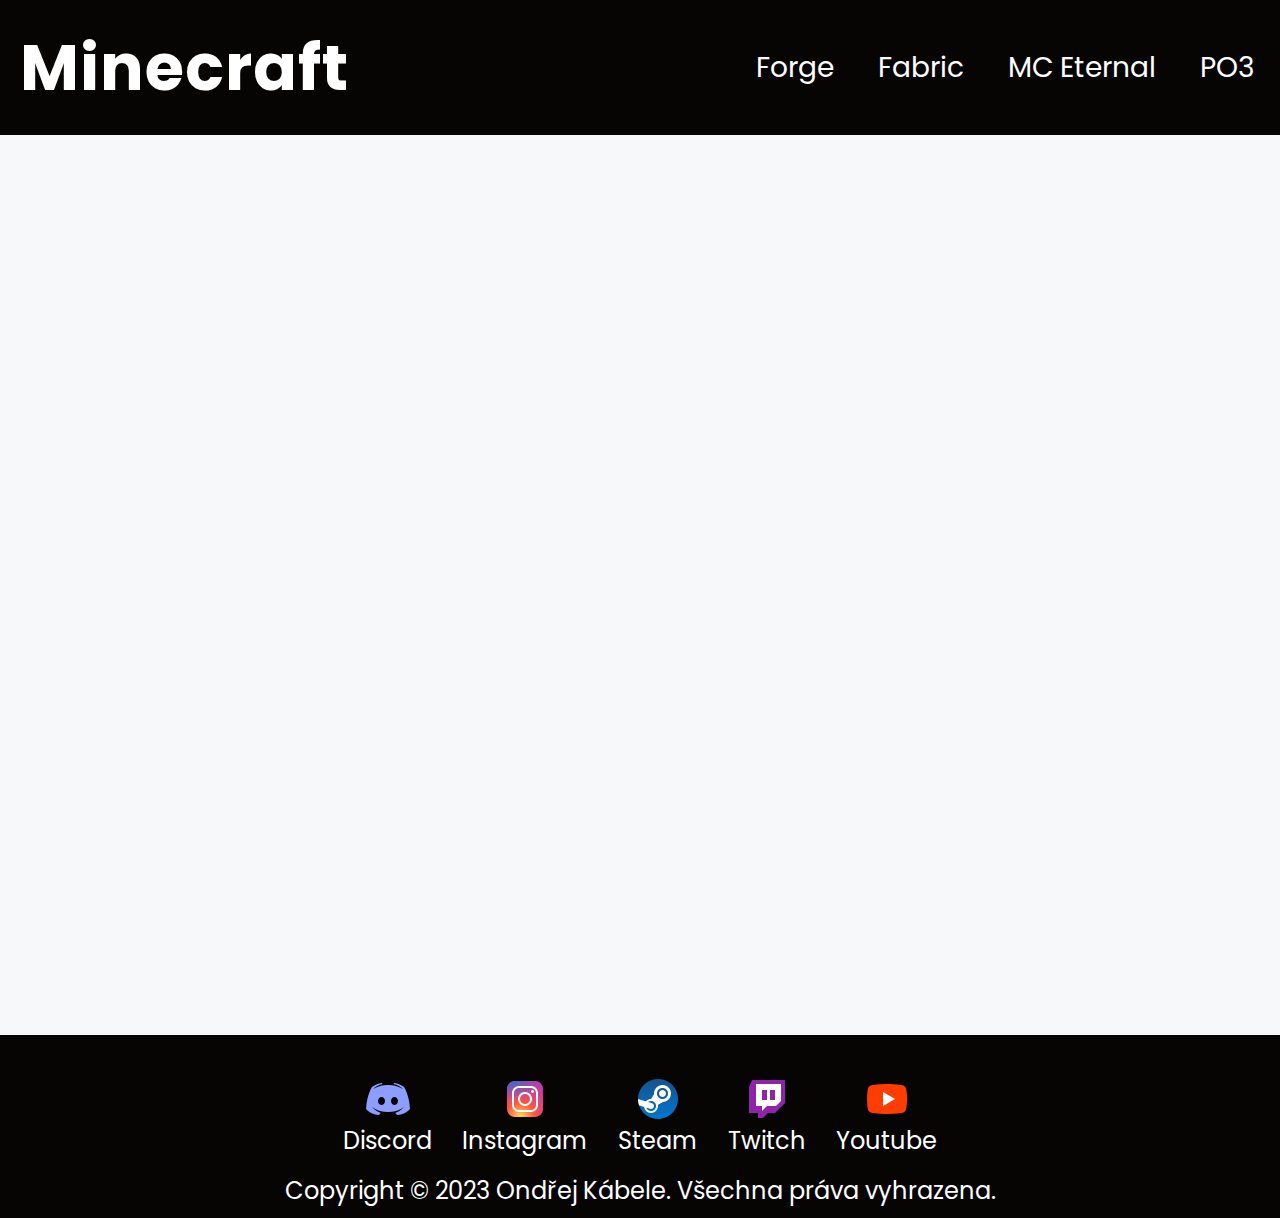
==== fabric.html @ 81769675 "Progress Update: No. 3 | Finished Main site(fully)" ====
<!DOCTYPE html>
<html lang="cs">

<head>
    <meta charset="UTF-8">
    <meta http-equiv="X-UA-Compatible" content="IE=edge">
    <meta name="viewport" content="width=device-width, initial-scale=1.0">
    <link rel="stylesheet" href="css/style.css">
    <link rel="icon" href="img/MineCraft.ico">
    <title>Minecraft</title>
</head>

<body>
    <div id="wrapper">
        <header>
            <a href="index.html">
                <h1>Minecraft</h1>
            </a>
            <nav>
                <a href="forge.html">Forge</a>
                <a href="fabric.html">Fabric</a>
                <a href="mceternal.html">MC Eternal</a>
                <a href="po3.html">PO3</a>
            </nav>
        </header>
        <main>

        </main>
        <footer>
            <section id="footer-links">
                <div class="odkazy">
                    <a href="https://discord.gg/NRZaTtVXcN" target="_blank">
                        <img src="img/discordicon.png" alt="">
                        <p>Discord</p>
                    </a>
                </div>
                <div class="odkazy">
                    <a href="https://www.instagram.com/ondrej_kabele/" target="_blank">
                        <img src="img/instagramicon.png" alt="">
                        <p>Instagram</p>
                    </a>
                </div>
                <div class="odkazy">
                    <a href="https://steamcommunity.com/id/F1shypiso" target="_blank">
                        <img src="img/steamicon.png" alt="">
                        <p>Steam</p>
                    </a>
                </div>
                <div class="odkazy">
                    <a href="https://www.twitch.tv/xf1shyy_" target="_blank">
                        <img src="img/twitchicon.png" alt="">
                        <p>Twitch</p>
                    </a>
                </div>
                <div class="odkazy">
                    <a href="https://www.youtube.com/channel/UCJGRxH2blSZl3icuRD3tygg" target="_blank">
                        <img src="img/youtubeicon.png" alt="">
                        <p>Youtube</p>
                    </a>
                </div>
            </section>
            <div id="footer-text">
                <p>Copyright &copy; 2023 Ondřej Kábele. Všechna práva vyhrazena.</p>
            </div>
        </footer>
    </div>
</body>
</html>
---- css/style.css ----
@import url('https://fonts.googleapis.com/css2?family=Poppins&display=swap');

* {
    padding: 0;
    margin: 0;
    scroll-behavior: smooth;
}

#wrapper {
    font-family: 'Poppins', sans-serif;
    margin: auto;
    max-width: 1920px;
}

header {
    display: flex;
    align-items: center;
    justify-content: space-between;
    color: white;
    background-color: #070504;
    width: 100%;
}

header h1 {
    font-size: 4rem;
    letter-spacing: 1px;
}

nav {
    margin: 5px;
}

nav a,
header a {
    color: white;
    margin: 20px;
    font-size: 1.75rem;
}

a {
    text-decoration: none;
}

main {
    min-height: 100vh;
    display: flex;
    flex-direction: column;
    background-color: #f7f8f9;
}

ul {
    list-style-position: inside;
}

#uvod-img {
    width: 100%;
    height: 90vh;
    object-fit: cover;
    object-position: center 25%;
}

#uvod-button {
    display: none;
    position: absolute;
    top: 75%;
    left: 50%;
    transform: translate(-50%, 0);
    z-index: 1;
    color: white;
    font-size: 2rem;
    padding: 15px;
    background-color: #3b8526;
}

.line {
    border-bottom: 1px solid #070504;
    width: 92%;
    margin: 3vh auto;
}

.buttons {
    display: flex;
    justify-content: center;
    margin: 2vh 5vw;
    gap: 10%;
}

.button:hover{
    cursor: pointer;
}

.select-div {
    display: none;
    justify-content: center;
    margin: 4vh 5vw;
}

.select-div select {
    font-size: 2rem;
    text-align: center;
    border-radius: 15px;
    padding: 7.5px;
    width: 80vw;
    text-overflow: ellipsis;
}

.button {
    display: flex;
    color: #070504;
    border: 1px solid #070504;
    background-color: #f7f8f9;
    border-radius: 15px;
    padding: 50px 15px;
    font-size: 2rem;
    text-align: center;
}

#clanek-1,
#clanek-4 {
    display: block;
}

#clanek-2,
#clanek-3,
#clanek-5 {
    display: none;
}

#clanek-1,
#clanek-2,
#clanek-3,
#clanek-4,
#clanek-5 {
    width: 90%;
    margin: 2vh auto;
    padding: 10px;
    border: 1px solid #070504;
    border-radius: 15px;
}

#clanek-1 h2,
#clanek-2 h2,
#clanek-3 h2,
#clanek-4 h2,
#clanek-5 h2 {
    text-align: center;
    font-size: 2rem;
}

#article-1-text,
#article-2-text,
#article-3-text,
#article-4-text,
#article-5-text {
    text-align: center;
}

#article-1-text h3,
#article-2-text h3,
#article-3-text h3,
#article-4-text h3,
#article-5-text h3 {
    font-size: 1.5rem;
}

.article-1-odstavec-text p,
.article-2-odstavec-text p,
.article-2-rozdily li,
.article-3-odstavec-text p,
.article-4-odstavec-text p,
.article-5-odstavec-text p {
    font-size: 1.2rem;
}

.article-1-odstavec-text p,
.article-2-odstavec-text p,
.article-3-odstavec-text p,
.article-4-odstavec-text p,
.article-5-odstavec-text p {
    margin-bottom: 15px;
}

.article-2-rozdily {
    text-align: left;
    margin: 15px;
}

#clanek-4,
#clanek-5{
    margin-bottom: 50px;
}

.figure-img img {
    width: 66%;
}

.figure-img {
    margin: 15px;
    color: gray;
}

.preklik{
    color: black;
}

.preklik:hover{
    color: #4e2612;
}

#buttons-modded button{
    font-size: 3rem;
    padding: 5%;
}

footer {
    display: flex;
    align-items: center;
    flex-direction: column;
    background-color: #070504;
    font-family: 'Poppins', sans-serif;
}

#footer-links {
    margin-top: 25px;
    display: flex
}

#footer-links a {
    margin: 15px;
}

.odkazy a {
    display: flex;
    flex-direction: column;
    align-items: center;
    font-size: 24px;
    color: white;
}

#footer-text {
    display: flex;
    justify-content: center;
    margin-bottom: 10px;
}

#footer-text p {
    font-size: 1.5em;
    color: white;
}

@media (min-width:1024px) {
    #uvod-button {
        display: block;
    }
}

@media (min-width: 767px) and (max-width: 1023px) {
    header {
        flex-direction: column;
    }

    header nav {
        margin-bottom: 15px;
    }
    .figure-img img {
        width: 100%;
    }

}

@media (max-width: 767px) {
    header {
        flex-direction: column;
    }

    header nav {
        display: flex;
        flex-direction: column;
        align-items: center;
    }

    .figure-img img {
        width: 100%;
    }

    .buttons {
        display: none;
    }

    .select-div {
        display: flex;
    }

    #footer-links {
        flex-direction: column;
    }

    #footer-text {
        margin: 15px;
        text-align: center;
    }
}
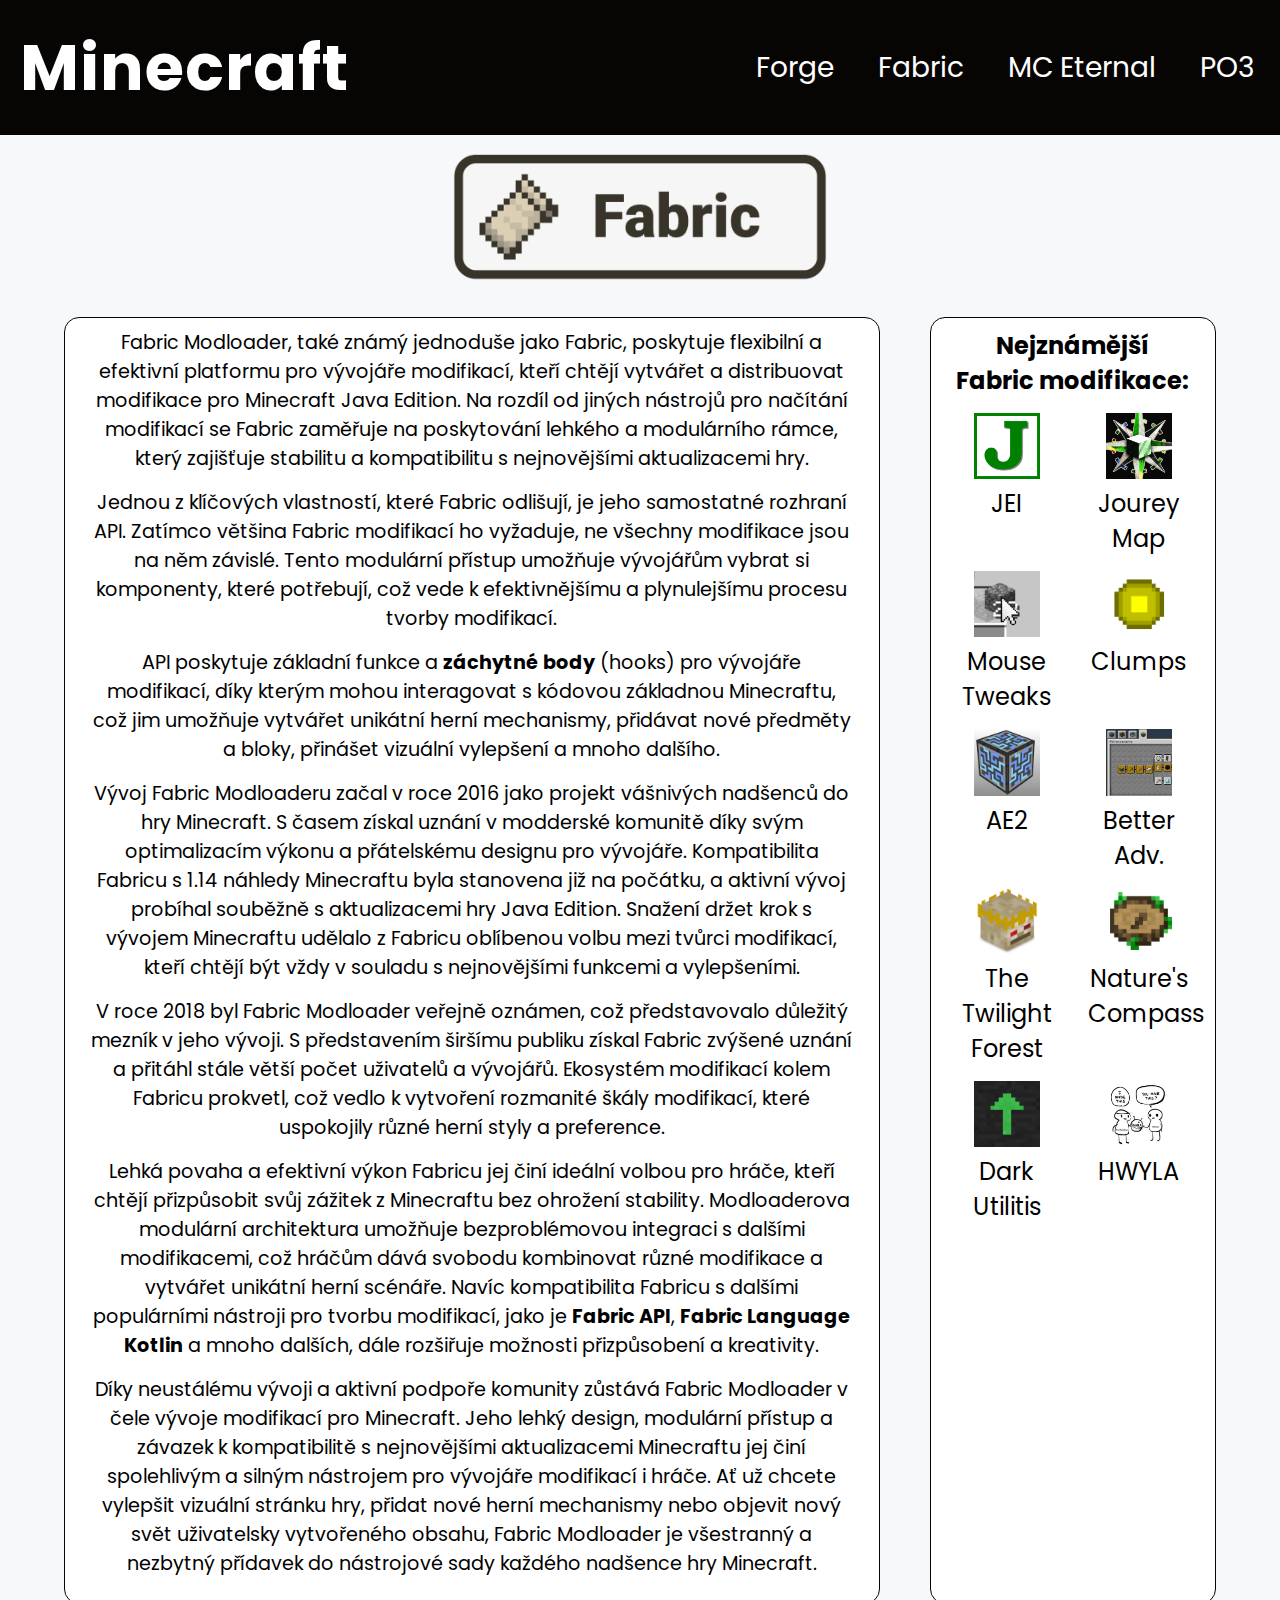
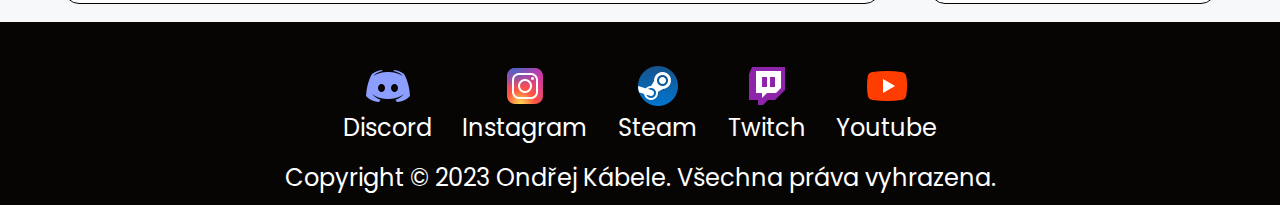
==== commit 9eb1136c: "Progress Report: No. 5 | Finished Fabric site" ====
--- a/fabric.html
+++ b/fabric.html
@@ -6,8 +6,8 @@
     <meta http-equiv="X-UA-Compatible" content="IE=edge">
     <meta name="viewport" content="width=device-width, initial-scale=1.0">
     <link rel="stylesheet" href="css/style.css">
-    <link rel="icon" href="img/MineCraft.ico">
-    <title>Minecraft</title>
+    <link rel="icon" href="img/fabricicon.png">
+    <title>Fabric</title>
 </head>
 
 <body>
@@ -24,7 +24,104 @@
             </nav>
         </header>
         <main>
-
+            <section id="fabric-clanek">
+                <h2 id="fabric-uvod">
+                    <p></p>
+                    <img src="img/Minecraft-Fabric-Logo.png" alt="">
+                </h2>
+                <div class="fabric-clanek-text">
+                    <div class="fabric-clanek-odstavec-text">
+                        <p>
+                            Fabric Modloader, také známý jednoduše jako Fabric, poskytuje flexibilní a efektivní platformu pro vývojáře modifikací, kteří chtějí vytvářet a distribuovat modifikace pro Minecraft Java Edition. Na rozdíl od jiných nástrojů pro načítání modifikací se Fabric zaměřuje na poskytování lehkého a modulárního rámce, který zajišťuje stabilitu a kompatibilitu s nejnovějšími aktualizacemi hry.
+                        </p>
+                        <p>
+                            Jednou z klíčových vlastností, které Fabric odlišují, je jeho samostatné rozhraní API. Zatímco většina Fabric modifikací ho vyžaduje, ne všechny modifikace jsou na něm závislé. Tento modulární přístup umožňuje vývojářům vybrat si komponenty, které potřebují, což vede k efektivnějšímu a plynulejšímu procesu tvorby modifikací.
+                        </p>
+                        <p>
+                            API poskytuje základní funkce a <b>záchytné body</b> (hooks) pro vývojáře modifikací, díky kterým mohou interagovat s kódovou základnou Minecraftu, což jim umožňuje vytvářet unikátní herní mechanismy, přidávat nové předměty a bloky, přinášet vizuální vylepšení a mnoho dalšího.
+                        </p>
+                        <p>
+                            Vývoj Fabric Modloaderu začal v roce 2016 jako projekt vášnivých nadšenců do hry Minecraft. S časem získal uznání v modderské komunitě díky svým optimalizacím výkonu a přátelskému designu pro vývojáře. Kompatibilita Fabricu s 1.14 náhledy Minecraftu byla stanovena již na počátku, a aktivní vývoj probíhal souběžně s aktualizacemi hry Java Edition. Snažení držet krok s vývojem Minecraftu udělalo z Fabricu oblíbenou volbu mezi tvůrci modifikací, kteří chtějí být vždy v souladu s nejnovějšími funkcemi a vylepšeními.
+                        </p>
+                        <p>
+                            V roce 2018 byl Fabric Modloader veřejně oznámen, což představovalo důležitý mezník v jeho vývoji. S představením širšímu publiku získal Fabric zvýšené uznání a přitáhl stále větší počet uživatelů a vývojářů. Ekosystém modifikací kolem Fabricu prokvetl, což vedlo k vytvoření rozmanité škály modifikací, které uspokojily různé herní styly a preference.
+                        </p>
+                        <p>
+                            Lehká povaha a efektivní výkon Fabricu jej činí ideální volbou pro hráče, kteří chtějí přizpůsobit svůj zážitek z Minecraftu bez ohrožení stability. Modloaderova modulární architektura umožňuje bezproblémovou integraci s dalšími modifikacemi, což hráčům dává svobodu kombinovat různé modifikace a vytvářet unikátní herní scénáře. Navíc kompatibilita Fabricu s dalšími populárními nástroji pro tvorbu modifikací, jako je <b>Fabric API</b>, <b>Fabric Language Kotlin</b> a mnoho dalších, dále rozšiřuje možnosti přizpůsobení a kreativity.
+                        </p>
+                        <p>
+                            Díky neustálému vývoji a aktivní podpoře komunity zůstává Fabric Modloader v čele vývoje modifikací pro Minecraft. Jeho lehký design, modulární přístup a závazek k kompatibilitě s nejnovějšími aktualizacemi Minecraftu jej činí spolehlivým a silným nástrojem pro vývojáře modifikací i hráče. Ať už chcete vylepšit vizuální stránku hry, přidat nové herní mechanismy nebo objevit nový svět uživatelsky vytvořeného obsahu, Fabric Modloader je všestranný a nezbytný přídavek do nástrojové sady každého nadšence hry Minecraft.
+                        </p>
+                    </div>
+                    <div id="fabric-clanek-mods">
+                        <p>
+                            <b>Nejznámější Fabric modifikace:</b>
+                        </p>
+                        <div id="fabric-mods">
+                            <div class="fabric-mod">
+                                <a href="https://www.curseforge.com/minecraft/mc-mods/jei">
+                                    <img src="img/JEI.jpeg" alt="">
+                                    <p>JEI</p>
+                                </a>
+                            </div>
+                            <div class="fabric-mod">
+                                <a href="https://www.curseforge.com/minecraft/mc-mods/journeymap">
+                                    <img src="img/JourneyMap.png" alt="">
+                                    <p>Jourey Map</p>
+                                </a>
+                            </div>
+                            <div class="fabric-mod">
+                                <a href="https://www.curseforge.com/minecraft/mc-mods/mouse-tweaks">
+                                    <img src="img/MouseTweaks.png" alt="">
+                                    <p>Mouse Tweaks</p>
+                                </a>
+                            </div>
+                            <div class="fabric-mod">
+                                <a href="https://www.curseforge.com/minecraft/mc-mods/clumps">
+                                    <img src="img/Clumps.gif" alt="">
+                                    <p>Clumps</p>
+                                </a>
+                            </div>
+                            <div class="fabric-mod">
+                                <a href="https://www.curseforge.com/minecraft/mc-mods/applied-energistics-2">
+                                    <img src="img/AE2.gif" alt="">
+                                    <p>AE2</p>
+                                </a>
+                            </div>
+                            <div class="fabric-mod">
+                                <a href="https://www.curseforge.com/minecraft/mc-mods/better-advancements">
+                                    <img src="img/BAD.png" alt="">
+                                    <p>Better Adv.</p>
+                                </a>
+                            </div>
+                            <div class="fabric-mod">
+                                <a href="https://www.curseforge.com/minecraft/mc-mods/the-twilight-forest">
+                                    <img src="img/TWLTF.png" alt="">
+                                    <p>The Twilight Forest</p>
+                                </a>
+                            </div>
+                            <div class="fabric-mod">
+                                <a href="https://www.curseforge.com/minecraft/mc-mods/natures-compass">
+                                    <img src="img/NTRC.png" alt="">
+                                    <p>Nature's Compass</p>
+                                </a>
+                            </div>
+                            <div class="fabric-mod">
+                                <a href="https://www.curseforge.com/minecraft/mc-mods/dark-utilities">
+                                    <img src="img/DU.jpeg" alt="">
+                                    <p>Dark Utilitis</p>
+                                </a>
+                            </div>
+                            <div class="fabric-mod">
+                                <a href="https://www.curseforge.com/minecraft/mc-mods/hwyla">
+                                    <img src="img/HWYLA.gif" alt="">
+                                    <p>HWYLA</p>
+                                </a>
+                            </div>
+                        </div>
+                    </div>
+                </div>
+            </section>
         </main>
         <footer>
             <section id="footer-links">
--- a/css/style.css
+++ b/css/style.css
@@ -85,7 +85,7 @@
     gap: 10%;
 }
 
-.button:hover{
+.button:hover {
     cursor: pointer;
 }
 
@@ -163,12 +163,7 @@
     font-size: 1.5rem;
 }
 
-.article-1-odstavec-text p,
-.article-2-odstavec-text p,
-.article-2-rozdily li,
-.article-3-odstavec-text p,
-.article-4-odstavec-text p,
-.article-5-odstavec-text p {
+.article-2-rozdily li {
     font-size: 1.2rem;
 }
 
@@ -177,7 +172,8 @@
 .article-3-odstavec-text p,
 .article-4-odstavec-text p,
 .article-5-odstavec-text p {
-    margin-bottom: 15px;
+    margin: 0px 15px 15px;
+    font-size: 1.2rem;
 }
 
 .article-2-rozdily {
@@ -186,7 +182,7 @@
 }
 
 #clanek-4,
-#clanek-5{
+#clanek-5 {
     margin-bottom: 50px;
 }
 
@@ -199,17 +195,193 @@
     color: gray;
 }
 
-.preklik{
+.preklik {
     color: black;
 }
 
-.preklik:hover{
+.preklik:hover {
     color: #4e2612;
 }
 
-#buttons-modded button{
+#buttons-modded button {
     font-size: 3rem;
-    padding: 5%;
+    padding: 1% 5%;
+}
+
+#forge-clanek {
+    display: flex;
+    flex-direction: column;
+    align-items: center;
+    margin: 2vh;
+}
+
+#forge-uvod {
+    display: flex;
+    justify-content: center;
+}
+
+#forge-uvod img {
+    width: 40%;
+    border-radius: 20px;
+}
+
+.forge-clanek-text {
+    width: 90%;
+    margin: 2vh auto;
+    padding: 10px;
+    border: 1px solid #070504;
+    border-radius: 15px;
+    text-align: center;
+    background-color: white;
+}
+
+.forge-clanek-text p {
+    font-size: 1.2rem;
+    margin: 5px 15px 15px;
+}
+
+#forge-clanek h2 {
+    font-size: 3rem;
+}
+
+.forge-clanek-odstavec-text h3 {
+    font-size: 2rem;
+}
+
+#forge-modifikace-dropdown {
+    border: none;
+    background-color: white;
+    color: rgb(8, 8, 179);
+    font-size: 1.5rem;
+    margin-bottom: 15px;
+}
+
+#forge-modifikace {
+    display: flex;
+    flex-wrap: wrap;
+    margin: 2vh auto;
+    width: 90%;
+}
+
+.modifikace {
+    display: flex;
+    flex-direction: column;
+    width: 20%;
+}
+
+.modifikace a {
+    color: black;
+    background-color: white;
+
+}
+
+.modifikace img {
+    width: 60%;
+    border: 1px solid #070504;
+    border-radius: 15px;
+}
+
+#forge-verze {
+    display: flex;
+    flex-direction: column;
+}
+
+#forge-verze-select {
+    font-size: 2rem;
+    text-align: center;
+    border-radius: 15px;
+    padding: 7.5px;
+    width: 20vw;
+    text-overflow: ellipsis;
+}
+
+#forge-mdp-1710 {
+    display: flex;
+}
+
+#forge-mdp-1102,
+#forge-mdp-1122,
+#forge-mdp-1165,
+#forge-mdp-1192 {
+    display: none;
+}
+
+.forge-modpack {
+    width: 25%;
+}
+
+.forge-modpack p {
+    color: black;
+}
+
+.forge-modpack img {
+    width: 75%;
+}
+
+#fabric-uvod {
+    display: flex;
+    justify-content: center;
+    margin: 2vh;
+}
+
+#fabric-uvod img {
+    width: 30%;
+}
+
+.fabric-clanek-text {
+    display: flex;
+    margin: 0 auto;
+    gap: 50px;
+    width: 90%;
+}
+
+.fabric-clanek-odstavec-text,
+#fabric-clanek-mods {
+    margin: 2vh auto;
+    padding: 10px;
+    border: 1px solid #070504;
+    border-radius: 15px;
+    text-align: center;
+    background-color: white;
+}
+
+.fabric-clanek-odstavec-text {
+    display: flex;
+    flex-direction: column;
+    flex: 3;
+}
+
+.fabric-clanek-odstavec-text p {
+    font-size: 1.2rem;
+    margin: 0px 15px 15px;
+}
+
+#fabric-clanek-mods {
+    display: flex;
+    flex-direction: column;
+    flex: 1;
+}
+
+#fabric-clanek-mods p {
+    font-size: 1.5rem;
+    margin: 0px 15px 15px;
+}
+
+#fabric-mods {
+    display: flex;
+    flex-wrap: wrap;
+}
+
+.fabric-mod {
+    width: 50%;
+}
+
+.fabric-mod a {
+    color: black;
+}
+
+.fabric-mod img {
+    width: 50%;
 }
 
 footer {
@@ -262,10 +434,32 @@
     header nav {
         margin-bottom: 15px;
     }
+
     .figure-img img {
         width: 100%;
     }
 
+    .modifikace img {
+        width: 80%;
+    }
+
+    #fabric-uvod img {
+        width: 50%;
+    }
+
+    #fabric-mods {
+        flex-direction: column;
+        align-items: center;
+    }
+
+    .fabric-mod {
+        width: 60%;
+        margin: 15px;
+    }
+
+    .fabric-mod img {
+        width: 70%;
+    }
 }
 
 @media (max-width: 767px) {
@@ -287,8 +481,61 @@
         display: none;
     }
 
+    #forge-uvod img {
+        width: 75%;
+    }
+
+    #forge-modifikace {
+        flex-direction: column;
+        align-items: center;
+    }
+
+    .modifikace {
+        width: 50%;
+    }
+
+    .modifikace img {
+        width: 80%;
+    }
+
     .select-div {
         display: flex;
+    }
+
+    .forge-modpacks {
+        flex-direction: column;
+        align-items: center;
+    }
+
+    .forge-modpack {
+        width: 90%;
+        margin: 15px;
+    }
+
+    #forge-verze-select select {
+        width: 89vw;
+    }
+
+    #fabric-uvod img {
+        width: 75%;
+    }
+
+    .fabric-clanek-text {
+        flex-direction: column;
+    }
+
+    #fabric-mods {
+        flex-direction: column;
+        align-items: center;
+    }
+
+    .fabric-mod {
+        width: 70%;
+        margin: 15px;
+    }
+
+    .fabric-mod img {
+        width: 60%;
     }
 
     #footer-links {
